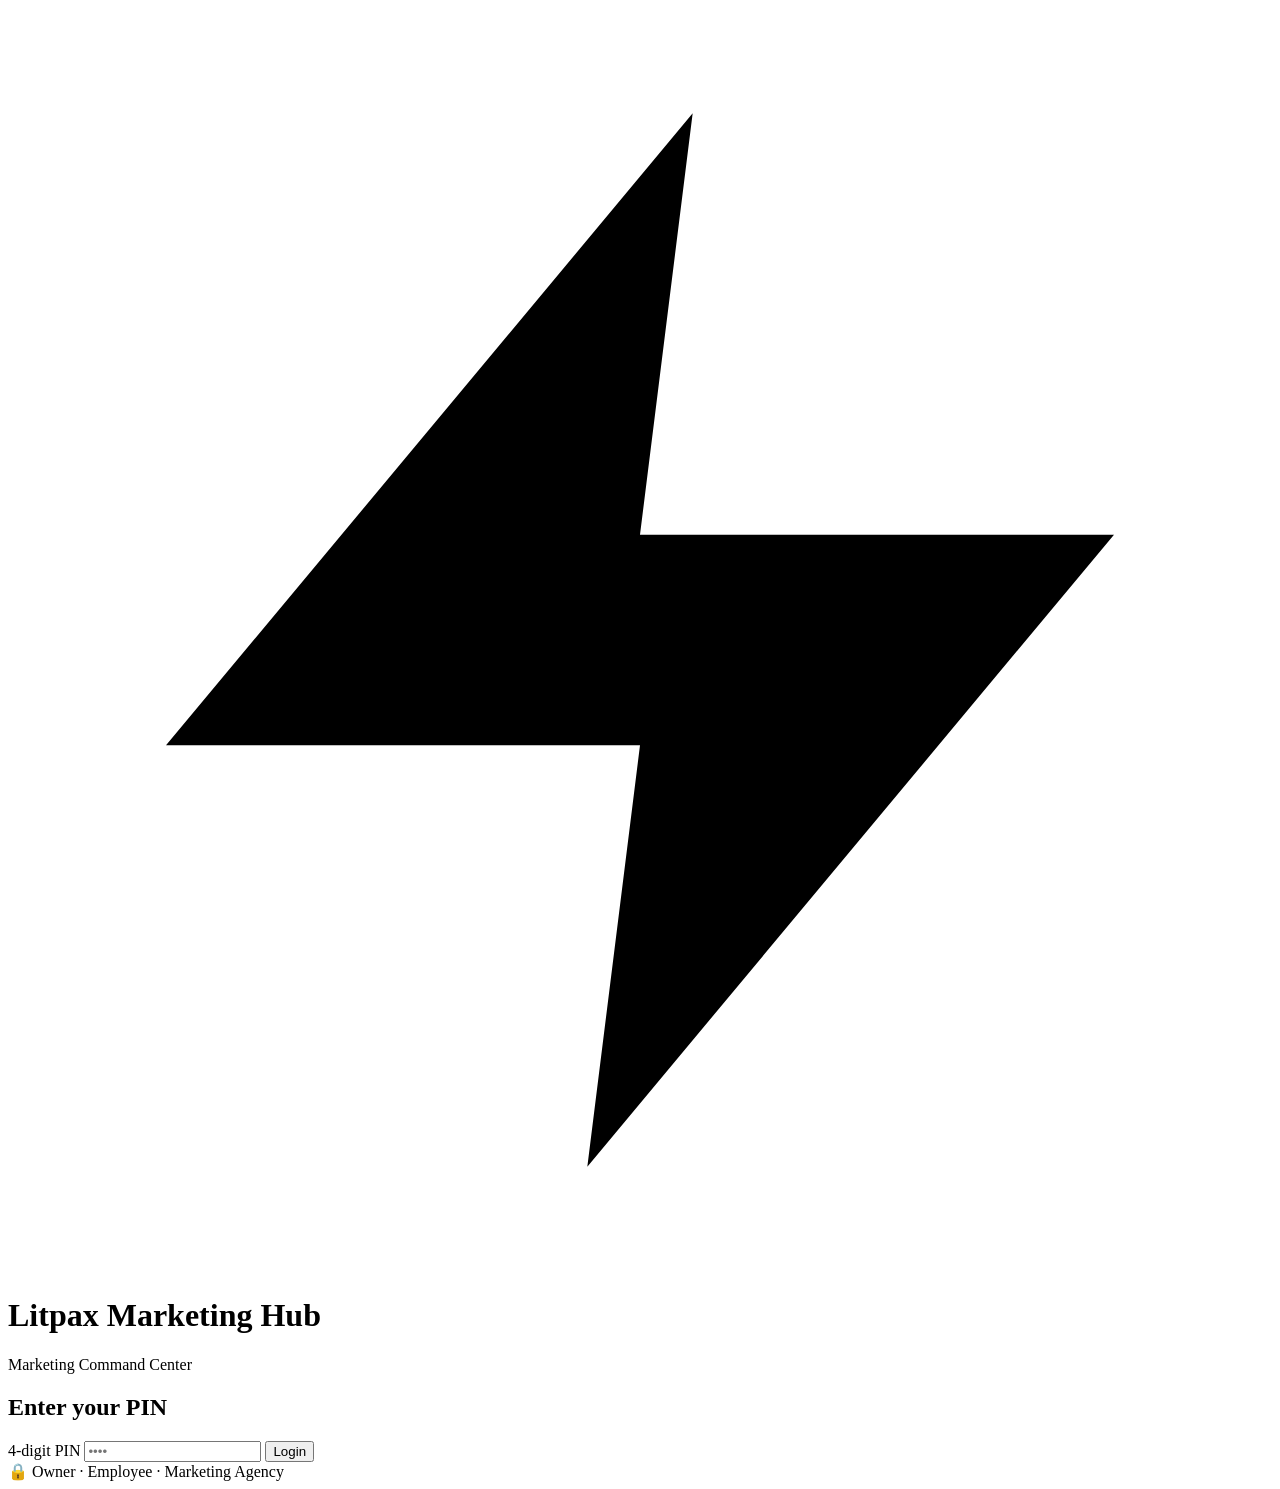
==== index.html @ fe14f959 "Update index.html" ====
<!DOCTYPE html>
<html lang="en">
<head>
<meta charset="UTF-8"/>
<meta name="viewport" content="width=device-width, initial-scale=1.0"/>
<title>Litpax Marketing Hub — Login</title>
<link rel="stylesheet" href="style.css"/>
</head>
<body class="login-page">
<div class="login-wrap">
  <div class="brand">
    <div class="brand-logo"><svg viewBox="0 0 24 24"><path d="M13 2L3 14h9l-1 8 10-12h-9l1-8z"/></svg></div>
    <h1>Litpax Marketing Hub</h1>
    <p>Marketing Command Center</p>
  </div>
  <div class="login-card">
    <h2>Enter your PIN</h2>
    <label for="pinInput">4-digit PIN</label>
    <input type="password" class="pin-input" id="pinInput" maxlength="4" placeholder="••••" inputmode="numeric" autocomplete="off"/>
    <button class="login-btn" id="loginBtn">Login</button>
    <div class="login-error" id="errMsg"></div>
    <div class="login-hint">🔒 Owner · Employee · Marketing Agency</div>
  </div>
</div>
<script src="config.js"></script>
<script src="app.js"></script>
<script src="login.js"></script>
</body>
</html>
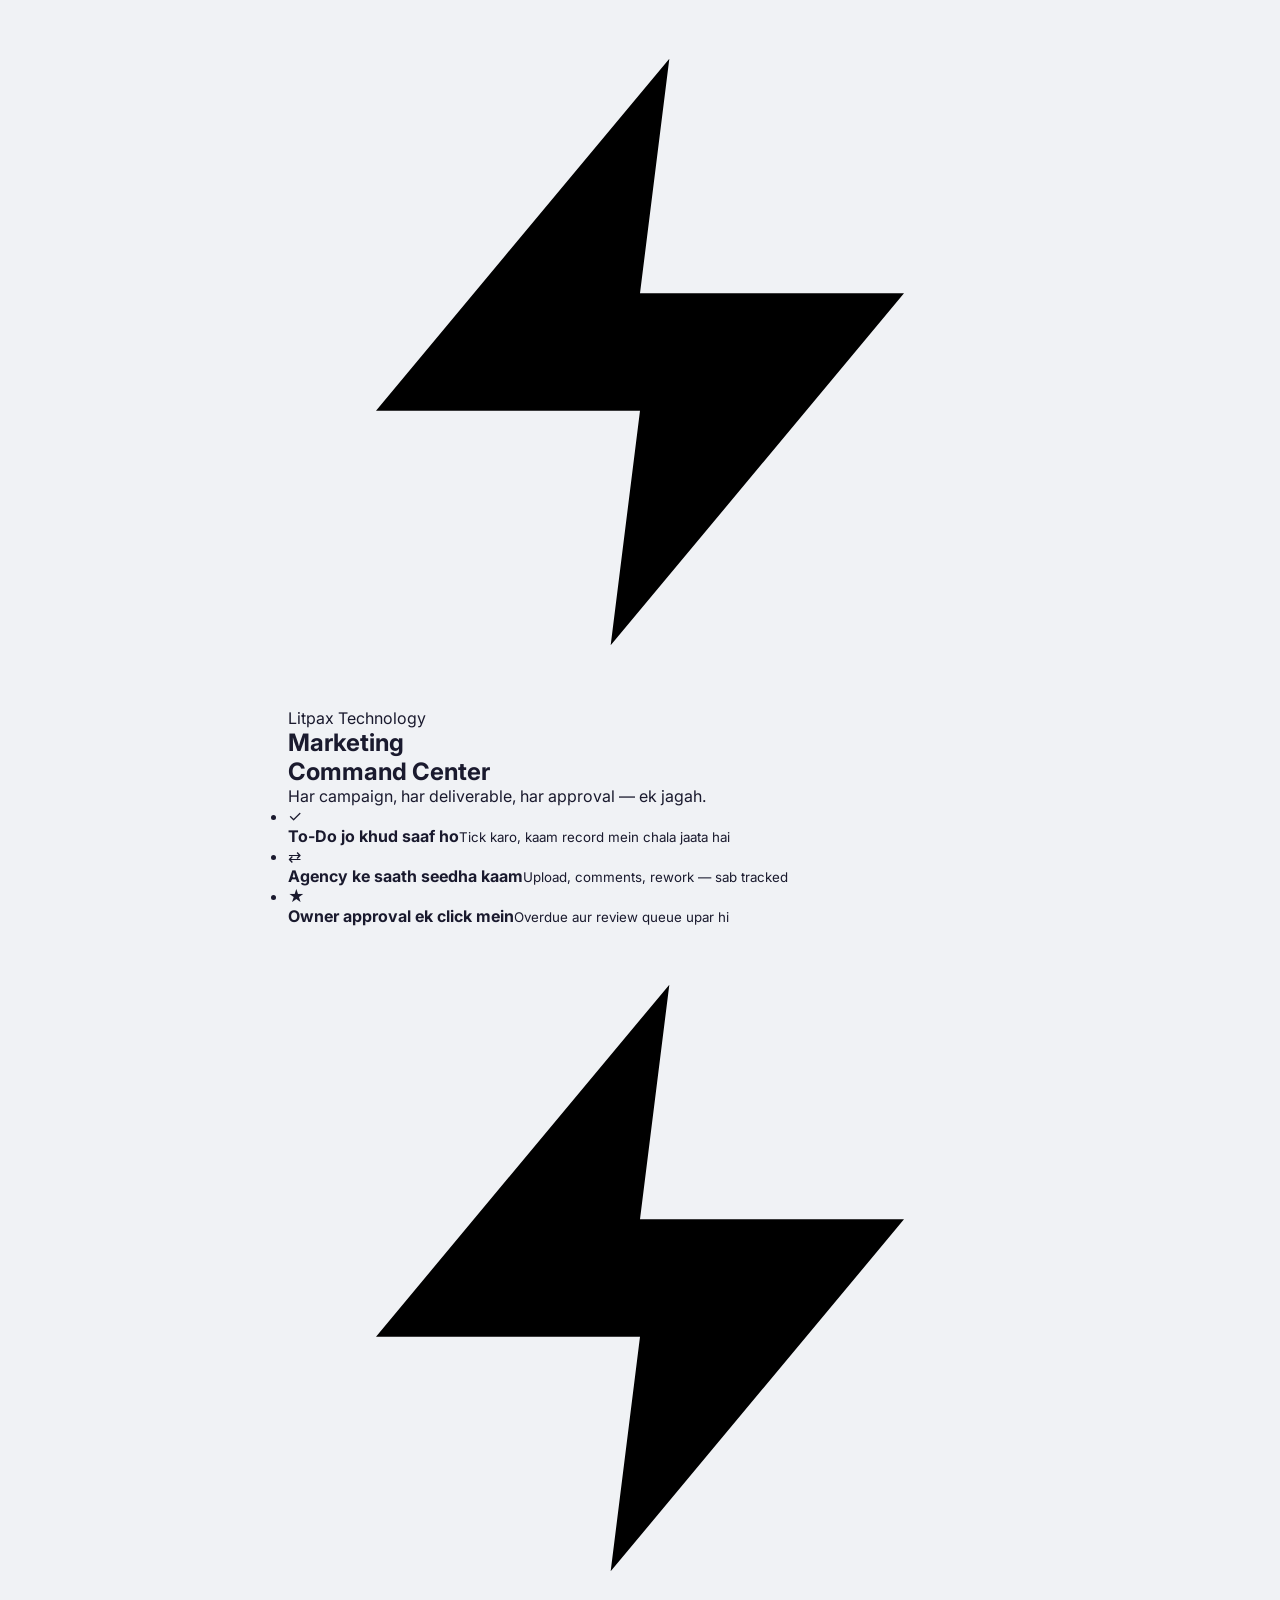
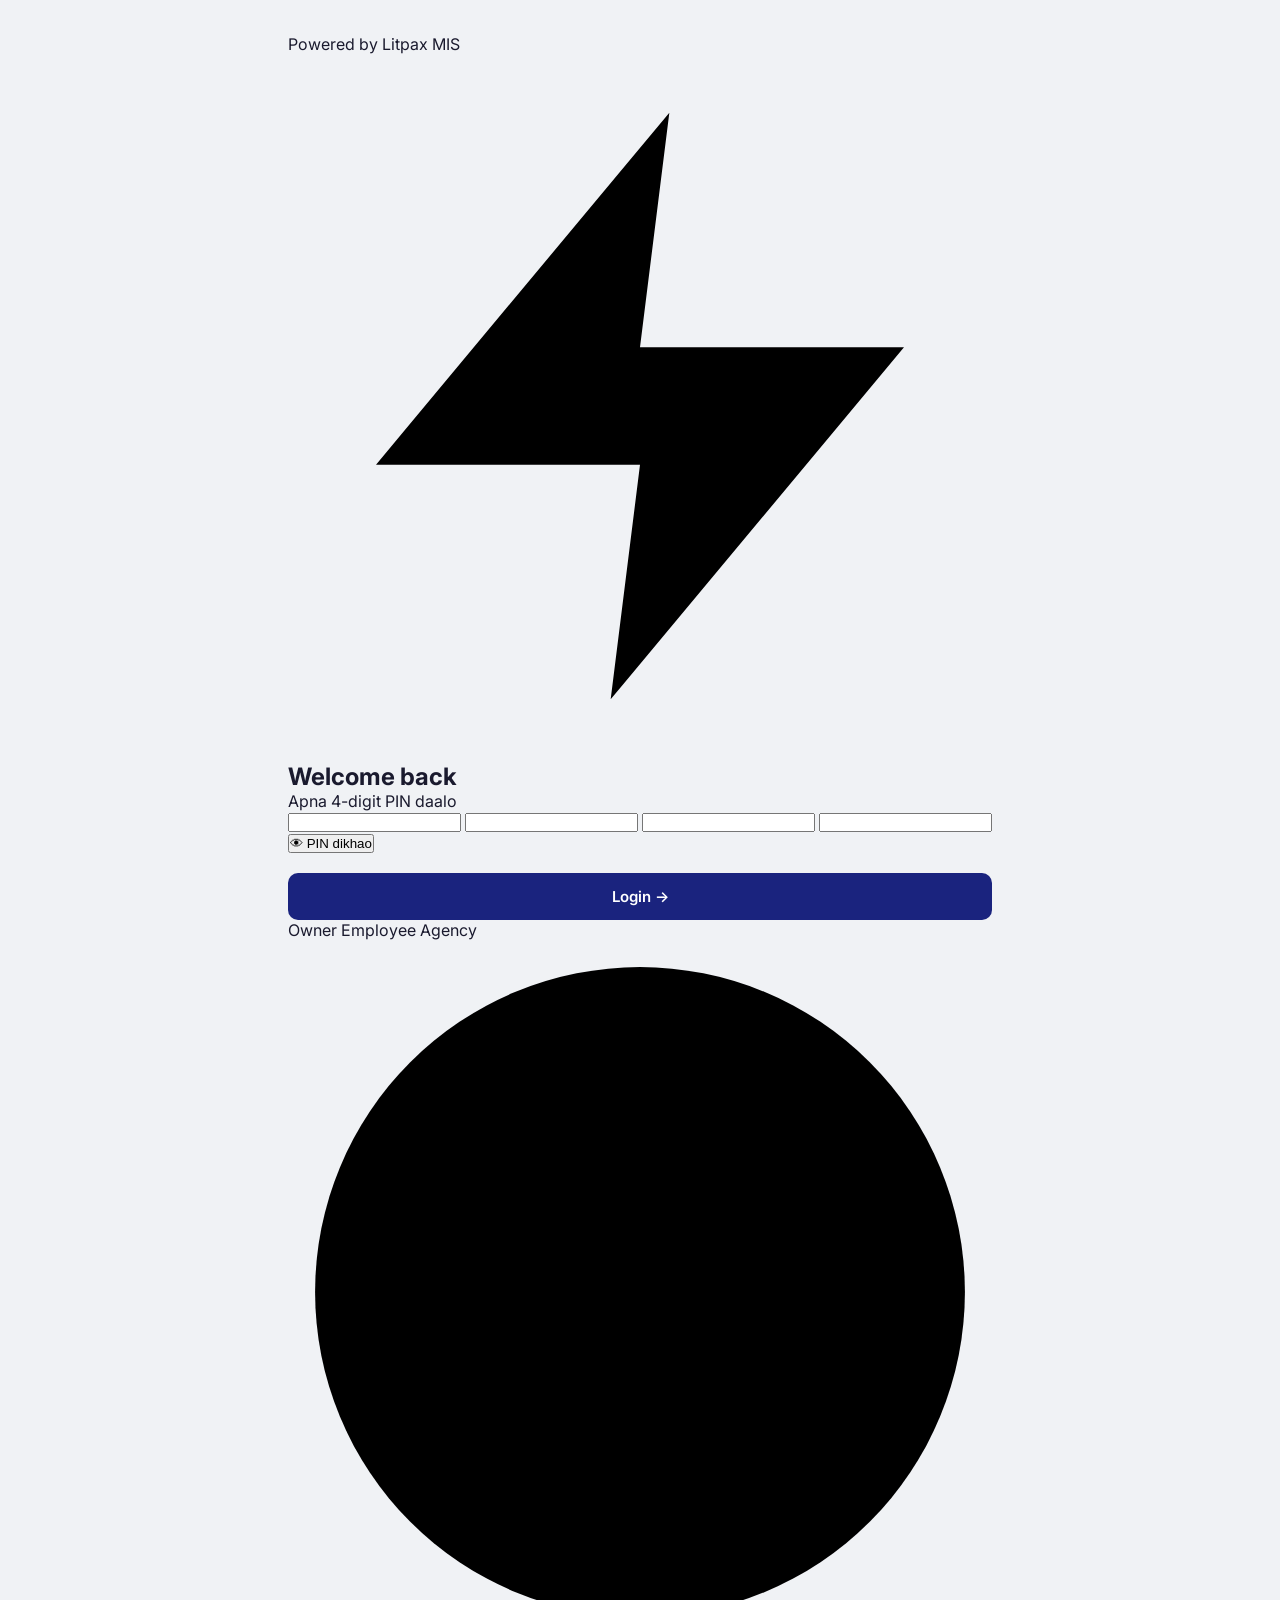
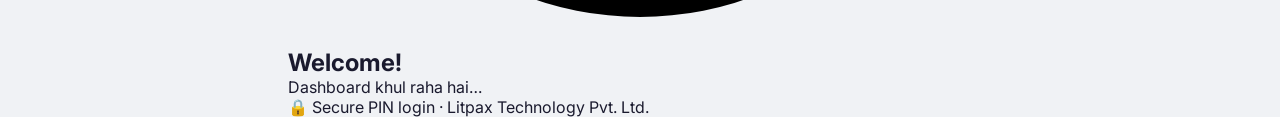
==== commit d93a5492: "Update index.html" ====
--- a/index.html
+++ b/index.html
@@ -3,25 +3,91 @@
 <head>
 <meta charset="UTF-8"/>
 <meta name="viewport" content="width=device-width, initial-scale=1.0"/>
+<meta name="theme-color" content="#0b0f2e"/>
 <title>Litpax Marketing Hub — Login</title>
+<link rel="preconnect" href="https://fonts.googleapis.com"/>
+<link rel="stylesheet" href="https://fonts.googleapis.com/css2?family=Plus+Jakarta+Sans:wght@500;600;700;800&display=swap"/>
 <link rel="stylesheet" href="style.css"/>
 </head>
 <body class="login-page">
-<div class="login-wrap">
-  <div class="brand">
-    <div class="brand-logo"><svg viewBox="0 0 24 24"><path d="M13 2L3 14h9l-1 8 10-12h-9l1-8z"/></svg></div>
-    <h1>Litpax Marketing Hub</h1>
-    <p>Marketing Command Center</p>
-  </div>
-  <div class="login-card">
-    <h2>Enter your PIN</h2>
-    <label for="pinInput">4-digit PIN</label>
-    <input type="password" class="pin-input" id="pinInput" maxlength="4" placeholder="••••" inputmode="numeric" autocomplete="off"/>
-    <button class="login-btn" id="loginBtn">Login</button>
-    <div class="login-error" id="errMsg"></div>
-    <div class="login-hint">🔒 Owner · Employee · Marketing Agency</div>
-  </div>
+
+<!-- Animated background -->
+<div class="lg-bg" aria-hidden="true">
+  <span class="orb orb-1"></span>
+  <span class="orb orb-2"></span>
+  <span class="orb orb-3"></span>
+  <div class="lg-grid"></div>
+  <div class="lg-sparks"></div>
 </div>
+
+<main class="lg-shell">
+
+  <!-- Brand side -->
+  <section class="lg-brand">
+    <div class="lg-logo anim" style="--d:0">
+      <svg viewBox="0 0 24 24" class="bolt"><path d="M13 2L3 14h9l-1 8 10-12h-9l1-8z"/></svg>
+    </div>
+    <p class="lg-eyebrow anim" style="--d:1">Litpax Technology</p>
+    <h1 class="lg-title anim" style="--d:2">Marketing<br/><span class="grad-text">Command Center</span></h1>
+    <p class="lg-sub anim" style="--d:3">Har campaign, har deliverable, har approval — ek jagah.</p>
+
+    <ul class="lg-features">
+      <li class="anim" style="--d:4"><span class="fi">✓</span><div><strong>To-Do jo khud saaf ho</strong><small>Tick karo, kaam record mein chala jaata hai</small></div></li>
+      <li class="anim" style="--d:5"><span class="fi">⇄</span><div><strong>Agency ke saath seedha kaam</strong><small>Upload, comments, rework — sab tracked</small></div></li>
+      <li class="anim" style="--d:6"><span class="fi">★</span><div><strong>Owner approval ek click mein</strong><small>Overdue aur review queue upar hi</small></div></li>
+    </ul>
+
+    <div class="lg-battery anim" style="--d:7" aria-hidden="true">
+      <div class="bat"><div class="bat-fill"></div><svg viewBox="0 0 24 24" class="bat-bolt"><path d="M13 2L3 14h9l-1 8 10-12h-9l1-8z"/></svg></div>
+      <span>Powered by Litpax MIS</span>
+    </div>
+  </section>
+
+  <!-- Login card -->
+  <section class="lg-card-wrap">
+    <div class="lg-card" id="lgCard">
+      <div class="lg-card-glow" aria-hidden="true"></div>
+
+      <div class="lg-state" id="stateForm">
+        <div class="lg-card-logo"><svg viewBox="0 0 24 24"><path d="M13 2L3 14h9l-1 8 10-12h-9l1-8z"/></svg></div>
+        <h2>Welcome back</h2>
+        <p class="lg-hint">Apna 4-digit PIN daalo</p>
+
+        <div class="pin-row" id="pinRow" role="group" aria-label="4-digit PIN">
+          <input class="pin-box" type="password" inputmode="numeric" maxlength="1" autocomplete="off" aria-label="PIN digit 1"/>
+          <input class="pin-box" type="password" inputmode="numeric" maxlength="1" autocomplete="off" aria-label="PIN digit 2"/>
+          <input class="pin-box" type="password" inputmode="numeric" maxlength="1" autocomplete="off" aria-label="PIN digit 3"/>
+          <input class="pin-box" type="password" inputmode="numeric" maxlength="1" autocomplete="off" aria-label="PIN digit 4"/>
+        </div>
+
+        <button class="pin-toggle" id="pinToggle" type="button">👁 PIN dikhao</button>
+
+        <button class="login-btn" id="loginBtn" type="button">
+          <span class="btn-label">Login</span>
+          <span class="btn-arrow">→</span>
+        </button>
+
+        <div class="login-error" id="errMsg" role="alert"></div>
+
+        <div class="role-chips">
+          <span class="chip" data-role="owner"><i style="--c:#7986cb"></i>Owner</span>
+          <span class="chip" data-role="employee"><i style="--c:#66bb6a"></i>Employee</span>
+          <span class="chip" data-role="agency"><i style="--c:#ba68c8"></i>Agency</span>
+        </div>
+      </div>
+
+      <div class="lg-state lg-success" id="stateSuccess" aria-live="polite">
+        <svg class="check" viewBox="0 0 52 52"><circle cx="26" cy="26" r="24"/><path d="M15 27l7 7 15-15"/></svg>
+        <h2 id="welcomeName">Welcome!</h2>
+        <p class="lg-hint" id="welcomeRole">Dashboard khul raha hai…</p>
+        <div class="lg-progress"><span></span></div>
+      </div>
+    </div>
+    <p class="lg-foot">🔒 Secure PIN login · Litpax Technology Pvt. Ltd.</p>
+  </section>
+
+</main>
+
 <script src="config.js"></script>
 <script src="app.js"></script>
 <script src="login.js"></script>
--- a/style.css
+++ b/style.css
@@ -0,0 +1,489 @@
+@import url('https://fonts.googleapis.com/css2?family=Inter:wght@300;400;500;600;700&display=swap');
+
+/* ── RESET ── */
+* { margin: 0; padding: 0; box-sizing: border-box; }
+body { font-family: 'Inter', sans-serif; background: #f0f2f5; color: #1a1a2e; }
+
+/* ── SIDEBAR ── */
+.sidebar {
+  position: fixed; top: 0; left: 0;
+  width: 220px; height: 100vh;
+  display: flex; flex-direction: column; z-index: 100;
+}
+.sidebar-brand {
+  padding: 20px 20px 16px;
+  border-bottom: 1px solid rgba(255,255,255,0.1);
+}
+.sidebar-brand h2 { color: white; font-size: 14px; font-weight: 700; }
+.sidebar-brand p  { color: rgba(255,255,255,0.5); font-size: 11px; margin-top: 2px; }
+
+.nav { flex: 1; padding: 12px 0; }
+.nav-item {
+  display: flex; align-items: center; gap: 10px;
+  padding: 10px 20px; color: rgba(255,255,255,0.7);
+  font-size: 13px; font-weight: 500; cursor: pointer;
+  transition: all 0.2s; border-left: 3px solid transparent;
+}
+.nav-item:hover { color: white; background: rgba(255,255,255,0.08); }
+.nav-item.active { color: white; background: rgba(255,255,255,0.12); }
+.nav-item .icon { font-size: 16px; }
+
+.sidebar-footer {
+  padding: 16px 20px;
+  border-top: 1px solid rgba(255,255,255,0.1);
+}
+.user-chip { display: flex; align-items: center; gap: 10px; }
+.user-avatar {
+  width: 32px; height: 32px; border-radius: 50%;
+  background: rgba(255,255,255,0.2);
+  display: flex; align-items: center; justify-content: center;
+  color: white; font-size: 13px; font-weight: 700;
+}
+.user-info p    { color: white; font-size: 12px; font-weight: 600; }
+.user-info span { color: rgba(255,255,255,0.5); font-size: 11px; }
+.logout-btn {
+  margin-top: 10px; width: 100%; padding: 8px;
+  background: rgba(255,255,255,0.1); border: none;
+  color: rgba(255,255,255,0.7); border-radius: 6px;
+  font-size: 12px; cursor: pointer; font-family: 'Inter', sans-serif;
+}
+.logout-btn:hover { background: rgba(255,255,255,0.2); color: white; }
+
+/* ── MAIN ── */
+.main { margin-left: 220px; padding: 24px; min-height: 100vh; }
+
+.page-header {
+  display: flex; align-items: center;
+  justify-content: space-between; margin-bottom: 24px;
+}
+.page-header h1 { font-size: 22px; font-weight: 700; color: #1a1a2e; }
+.page-header p  { font-size: 13px; color: #888; margin-top: 2px; }
+
+/* ── SECTIONS ── */
+.section { display: none; }
+.section.active { display: block; }
+
+/* ── STATS ── */
+.stats-grid {
+  display: grid;
+  grid-template-columns: repeat(4, 1fr);
+  gap: 16px; margin-bottom: 24px;
+}
+.stats-grid.col3 { grid-template-columns: repeat(3, 1fr); }
+
+.stat-card {
+  background: white; border-radius: 12px; padding: 20px;
+  box-shadow: 0 1px 8px rgba(0,0,0,0.06);
+}
+.stat-label {
+  font-size: 11px; font-weight: 600; color: #888;
+  text-transform: uppercase; letter-spacing: 0.5px;
+}
+.stat-value { font-size: 30px; font-weight: 700; margin: 6px 0 2px; }
+.stat-sub   { font-size: 12px; color: #aaa; }
+.stat-card.red   .stat-value { color: #c62828; }
+.stat-card.green .stat-value { color: #2e7d32; }
+.stat-card.amber .stat-value { color: #e65100; }
+
+/* ── TABLE ── */
+.table-card {
+  background: white; border-radius: 12px;
+  box-shadow: 0 1px 8px rgba(0,0,0,0.06); overflow: hidden;
+}
+.table-header {
+  padding: 16px 20px;
+  display: flex; align-items: center;
+  justify-content: space-between;
+  border-bottom: 1px solid #f0f0f0;
+}
+.table-header h3 { font-size: 14px; font-weight: 700; }
+
+.filter-bar { display: flex; gap: 8px; }
+.filter-btn {
+  padding: 5px 12px; border: 1.5px solid #e8e8e8;
+  border-radius: 20px; font-size: 11px; font-weight: 600;
+  cursor: pointer; background: white; color: #555;
+  font-family: 'Inter', sans-serif; transition: all 0.2s;
+}
+
+table { width: 100%; border-collapse: collapse; }
+th {
+  padding: 10px 16px; text-align: left;
+  font-size: 11px; font-weight: 600; color: #888;
+  text-transform: uppercase; letter-spacing: 0.5px;
+  background: #fafafa; border-bottom: 1px solid #f0f0f0;
+}
+td {
+  padding: 12px 16px; font-size: 13px; color: #333;
+  border-bottom: 1px solid #f7f7f7;
+}
+tr:hover td { background: #fafafa; }
+tr:last-child td { border-bottom: none; }
+
+/* ── BADGES ── */
+.badge {
+  display: inline-block; padding: 3px 10px;
+  border-radius: 20px; font-size: 11px; font-weight: 600;
+}
+.badge-created    { background: #e8eaf6; color: #3949ab; }
+.badge-assigned   { background: #e3f2fd; color: #1565c0; }
+.badge-inprogress { background: #fff3e0; color: #e65100; }
+.badge-review     { background: #f3e5f5; color: #6a1b9a; }
+.badge-approved   { background: #e8f5e9; color: #2e7d32; }
+.badge-rejected   { background: #ffebee; color: #c62828; }
+
+.priority-high   { color: #c62828; font-weight: 600; }
+.priority-medium { color: #e65100; font-weight: 600; }
+.priority-low    { color: #2e7d32; font-weight: 600; }
+
+/* ── ACTION BUTTONS ── */
+.action-btn {
+  padding: 4px 10px; border-radius: 6px; font-size: 11px;
+  font-weight: 600; cursor: pointer; border: none;
+  font-family: 'Inter', sans-serif; margin-right: 4px;
+}
+.btn-view     { background: #e8eaf6; color: #3949ab; }
+.btn-approve  { background: #e8f5e9; color: #2e7d32; }
+.btn-reject   { background: #ffebee; color: #c62828; }
+.btn-forward  { background: #e8f5e9; color: #2e7d32; }
+.btn-progress { background: #fff3e0; color: #e65100; }
+
+.btn-sm {
+  padding: 6px 12px; border-radius: 6px; font-size: 12px;
+  font-weight: 600; cursor: pointer; border: none;
+  font-family: 'Inter', sans-serif; transition: all 0.2s;
+}
+.btn-upload { background: #f3e5f5; color: #4a148c; }
+.btn-upload:hover { background: #e1bee7; }
+.btn-done   { background: #e8f5e9; color: #2e7d32; }
+.btn-done:hover { background: #c8e6c9; }
+
+/* ── PRIMARY BUTTON ── */
+.btn-primary {
+  padding: 11px 24px; color: white; border: none;
+  border-radius: 8px; font-size: 13px; font-weight: 600;
+  cursor: pointer; font-family: 'Inter', sans-serif;
+  transition: background 0.2s;
+}
+.btn-primary:disabled { background: #aaa !important; cursor: not-allowed; }
+
+/* ── FORM ── */
+.form-card {
+  background: white; border-radius: 12px; padding: 24px;
+  box-shadow: 0 1px 8px rgba(0,0,0,0.06); margin-bottom: 20px;
+}
+.form-card h3 { font-size: 15px; font-weight: 700; margin-bottom: 20px; }
+.form-grid { display: grid; grid-template-columns: 1fr 1fr; gap: 16px; }
+.form-group { display: flex; flex-direction: column; gap: 6px; }
+.form-group.full { grid-column: 1 / -1; }
+.form-group label {
+  font-size: 11px; font-weight: 600; color: #555;
+  text-transform: uppercase; letter-spacing: 0.5px;
+}
+.form-group input,
+.form-group select,
+.form-group textarea {
+  padding: 10px 12px; border: 1.5px solid #e8e8e8;
+  border-radius: 8px; font-size: 13px; outline: none;
+  font-family: 'Inter', sans-serif; transition: border-color 0.2s; color: #1a1a2e;
+}
+.form-group textarea { resize: vertical; min-height: 80px; }
+
+/* ── MODAL ── */
+.modal-overlay {
+  position: fixed; inset: 0; background: rgba(0,0,0,0.4);
+  display: none; align-items: center;
+  justify-content: center; z-index: 1000;
+}
+.modal-overlay.open { display: flex; }
+.modal {
+  background: white; border-radius: 16px;
+  width: 540px; max-width: 90vw; max-height: 85vh;
+  overflow-y: auto; padding: 28px;
+  box-shadow: 0 8px 40px rgba(0,0,0,0.15);
+}
+.modal-head {
+  display: flex; align-items: center;
+  justify-content: space-between; margin-bottom: 20px;
+}
+.modal-head h3 { font-size: 16px; font-weight: 700; }
+.modal-close {
+  width: 28px; height: 28px; background: #f0f0f0; border: none;
+  border-radius: 50%; cursor: pointer; font-size: 16px;
+  display: flex; align-items: center; justify-content: center;
+}
+.modal-actions { display: flex; gap: 8px; margin-top: 16px; }
+
+.detail-row { display: flex; gap: 12px; margin-bottom: 12px; }
+.detail-item { flex: 1; }
+.detail-item label {
+  font-size: 10px; font-weight: 600; color: #aaa;
+  text-transform: uppercase; display: block; margin-bottom: 3px;
+}
+.detail-item p { font-size: 13px; color: #333; font-weight: 500; }
+
+/* ── DELIVERABLES ── */
+.deliverables-list { margin-top: 16px; }
+.deliverables-list h4 {
+  font-size: 12px; font-weight: 700; color: #555;
+  text-transform: uppercase; margin-bottom: 10px;
+}
+.del-item {
+  padding: 10px 12px; background: #f8f9ff;
+  border-radius: 8px; margin-bottom: 8px; font-size: 13px;
+}
+.del-item a { text-decoration: none; font-weight: 500; }
+.del-item a:hover { text-decoration: underline; }
+.del-meta { font-size: 11px; color: #aaa; margin-top: 3px; }
+
+/* ── TASK CARDS (Agency) ── */
+.tasks-grid {
+  display: grid;
+  grid-template-columns: repeat(auto-fill, minmax(320px, 1fr));
+  gap: 16px;
+}
+.task-card {
+  background: white; border-radius: 12px; padding: 20px;
+  box-shadow: 0 1px 8px rgba(0,0,0,0.06);
+  border-left: 4px solid #e8e8e8; transition: box-shadow 0.2s;
+}
+.task-card:hover { box-shadow: 0 4px 20px rgba(0,0,0,0.1); }
+.task-card.priority-High   { border-left-color: #c62828; }
+.task-card.priority-Medium { border-left-color: #e65100; }
+.task-card.priority-Low    { border-left-color: #2e7d32; }
+.task-card-head {
+  display: flex; align-items: flex-start;
+  justify-content: space-between; margin-bottom: 10px;
+}
+.task-card-head h3 {
+  font-size: 14px; font-weight: 700; color: #1a1a2e;
+  flex: 1; margin-right: 8px;
+}
+.task-desc {
+  font-size: 12px; color: #888; margin-bottom: 12px;
+  display: -webkit-box; -webkit-line-clamp: 2;
+  -webkit-box-orient: vertical; overflow: hidden;
+}
+.task-meta { display: flex; gap: 16px; margin-bottom: 14px; }
+.task-meta-item { font-size: 11px; color: #aaa; }
+.task-meta-item strong { color: #555; }
+.task-actions { display: flex; gap: 8px; flex-wrap: wrap; }
+
+/* ── MISC ── */
+.empty-state { text-align: center; padding: 48px 20px; color: #aaa; }
+.empty-state p { font-size: 14px; margin-top: 8px; }
+
+.remarks-input {
+  width: 100%; padding: 10px 12px; border: 1.5px solid #e8e8e8;
+  border-radius: 8px; font-size: 13px; outline: none;
+  font-family: 'Inter', sans-serif; margin: 12px 0 8px;
+}
+.remarks-input:focus { border-color: #1a237e; }
+
+/* ── TOAST ── */
+.toast {
+  position: fixed; bottom: 24px; right: 24px;
+  color: white; padding: 12px 20px; border-radius: 10px;
+  font-size: 13px; font-weight: 500;
+  box-shadow: 0 4px 20px rgba(0,0,0,0.15);
+  transform: translateY(80px); opacity: 0;
+  transition: all 0.3s; z-index: 9999;
+}
+.toast.show { transform: translateY(0); opacity: 1; }
+
+/* ── SPINNER ── */
+.spinner {
+  display: inline-block; width: 14px; height: 14px;
+  border: 2px solid rgba(255,255,255,0.4);
+  border-top-color: white; border-radius: 50%;
+  animation: spin 0.7s linear infinite;
+  vertical-align: middle; margin-right: 6px;
+}
+@keyframes spin { to { transform: rotate(360deg); } }
+
+/* ═════════════ v2 ADDITIONS ═════════════ */
+
+/* ── ROLE THEMES (pehle har page ke inline <style> mein the) ── */
+body.theme-owner    { --theme: #1a237e; --theme-2: #283593; --theme-accent: #7986cb; }
+body.theme-employee { --theme: #1b5e20; --theme-2: #2e7d32; --theme-accent: #a5d6a7; }
+body.theme-agency   { --theme: #4a148c; --theme-2: #6a1b9a; --theme-accent: #ce93d8; }
+.sidebar { background: var(--theme, #1a237e); }
+.nav-item.active { border-left-color: var(--theme-accent, #7986cb); }
+.stat-value { color: var(--theme, #1a237e); }
+.btn-primary { background: var(--theme, #1a237e); }
+.btn-primary:hover { background: var(--theme-2, #283593); }
+.filter-btn.active { background: var(--theme, #1a237e); color: white; border-color: var(--theme, #1a237e); }
+.toast { background: var(--theme, #1a237e); }
+.form-group input:focus, .form-group select:focus, .form-group textarea:focus,
+.remarks-input:focus { border-color: var(--theme, #1a237e); }
+
+/* nav count bubble */
+.nav-count {
+  margin-left: auto; background: rgba(255,255,255,0.22); color: white;
+  font-size: 10px; font-weight: 700; padding: 1px 7px; border-radius: 10px;
+}
+.nav-count.alert { background: #ef5350; }
+
+/* ── TAGS / BADGES ── */
+.tag { padding: 2px 8px; border-radius: 4px; font-size: 11px; font-weight: 600; white-space: nowrap; }
+.tag-internal { background: #e3f2fd; color: #1565c0; }
+.tag-agency   { background: #f3e5f5; color: #6a1b9a; }
+.tag-rework   { background: #fff3e0; color: #e65100; margin-left: 4px; }
+.badge-cancelled { background: #eceff1; color: #607d8b; }
+.badge-pending   { background: #fff3e0; color: #e65100; }
+.badge-done      { background: #e8f5e9; color: #2e7d32; }
+
+.due-overdue { color: #c62828; font-weight: 700; }
+.due-today   { color: #e65100; font-weight: 700; }
+.muted { color: #aaa; font-size: 13px; }
+.small { font-size: 11px; }
+.pre-wrap { white-space: pre-wrap; font-size: 13px; margin-top: 4px; }
+
+/* ── TO-DO CHECKBOX ── */
+.td-check { width: 36px; padding-right: 0; }
+.chk {
+  width: 20px; height: 20px; cursor: pointer; accent-color: var(--theme, #1a237e);
+}
+tr.row-done td { opacity: 0.45; text-decoration: line-through; }
+tr.row-cancelled td { opacity: 0.55; }
+
+/* ── ALERT BOX (Overdue / Aaj due) ── */
+.alert-box {
+  background: #fff5f5; border: 1.5px solid #ffcdd2; border-radius: 12px;
+  padding: 14px 18px; margin-bottom: 20px;
+}
+.alert-box.today { background: #fffaf0; border-color: #ffe0b2; }
+.alert-box h4 { font-size: 13px; font-weight: 700; color: #c62828; margin-bottom: 8px; }
+.alert-box.today h4 { color: #e65100; }
+.alert-item {
+  display: flex; align-items: center; gap: 10px; padding: 6px 0;
+  font-size: 13px; border-top: 1px dashed #f3d3d3; cursor: pointer;
+}
+.alert-item:first-of-type { border-top: none; }
+.alert-item:hover strong { text-decoration: underline; }
+.alert-item .meta { margin-left: auto; font-size: 11px; color: #888; }
+
+/* ── REJECT BOX ── */
+.reject-box {
+  background: #ffebee; color: #b71c1c; border-radius: 8px;
+  padding: 10px 12px; font-size: 12px; margin: 4px 0 12px;
+}
+
+/* ── COMMENTS ── */
+.comments { margin-top: 18px; }
+.comments h4 { font-size: 12px; font-weight: 700; color: #555; text-transform: uppercase; margin-bottom: 10px; }
+#m-cmts { max-height: 220px; overflow-y: auto; }
+.cmt { background: #f7f7fb; border-radius: 8px; padding: 8px 12px; margin-bottom: 8px; }
+.cmt-owner    { border-left: 3px solid #1a237e; }
+.cmt-employee { border-left: 3px solid #1b5e20; }
+.cmt-agency   { border-left: 3px solid #4a148c; }
+.cmt-head { font-size: 12px; display: flex; align-items: center; gap: 6px; }
+.cmt-time { margin-left: auto; color: #aaa; font-size: 11px; }
+.comment-form { display: flex; gap: 8px; align-items: center; }
+.comment-form .remarks-input { margin: 0; }
+
+.modal-actions-wrap:empty { display: none; }
+.modal-actions-wrap {
+  margin-top: 18px; padding-top: 16px; border-top: 1px solid #f0f0f0;
+}
+.modal-sm { width: 420px; }
+.btn-ghost {
+  padding: 11px 20px; background: #f0f0f0; color: #555; border: none; border-radius: 8px;
+  font-size: 13px; font-weight: 600; cursor: pointer; font-family: 'Inter', sans-serif;
+}
+.btn-danger-text {
+  background: none; border: none; color: #c62828; font-size: 12px; font-weight: 600;
+  cursor: pointer; font-family: 'Inter', sans-serif; margin-top: 12px;
+}
+.input-error { border-color: #c62828 !important; }
+.action-row { display: flex; gap: 8px; align-items: center; flex-wrap: wrap; }
+.action-row select, .action-row .remarks-input { flex: 1; margin: 0; min-width: 160px; }
+.action-row select { padding: 10px 12px; border: 1.5px solid #e8e8e8; border-radius: 8px; font-family: 'Inter', sans-serif; }
+
+/* ── TOAST UNDO ── */
+.toast { display: flex; align-items: center; gap: 14px; }
+.toast-undo {
+  background: rgba(255,255,255,0.2); color: white; border: none; border-radius: 6px;
+  padding: 4px 10px; font-weight: 700; cursor: pointer; font-family: 'Inter', sans-serif;
+}
+
+/* ── TASK FOR TOGGLE (owner) ── */
+.task-for-toggle { display: flex; border: 1.5px solid #e8e8e8; border-radius: 8px; overflow: hidden; }
+.task-for-btn {
+  flex: 1; padding: 10px 12px; border: none; background: white; font-size: 13px;
+  font-weight: 500; cursor: pointer; font-family: 'Inter', sans-serif; color: #555;
+}
+.task-for-btn.active { background: var(--theme, #1a237e); color: white; font-weight: 600; }
+.task-for-btn:first-child { border-right: 1.5px solid #e8e8e8; }
+.agency-field { display: none; }
+.agency-field.show { display: flex; }
+
+/* ── REQUEST CARDS ── */
+.req-card {
+  background: white; border-radius: 12px; padding: 20px; box-shadow: 0 1px 8px rgba(0,0,0,0.06);
+  border-left: 4px solid #a5d6a7; margin-bottom: 12px;
+}
+.req-card.status-pending  { border-left-color: #e65100; }
+.req-card.status-done     { border-left-color: #2e7d32; }
+.req-card.status-rejected { border-left-color: #c62828; }
+.req-card-head { display: flex; align-items: flex-start; justify-content: space-between; margin-bottom: 8px; }
+.req-card-head h3 { font-size: 14px; font-weight: 700; color: #1a1a2e; }
+.req-meta { display: flex; gap: 16px; margin: 8px 0 12px; flex-wrap: wrap; }
+.req-meta-item { font-size: 11px; color: #aaa; }
+.req-meta-item strong { color: #555; }
+
+/* agency card extras */
+.task-card .reject-box { margin: 0 0 12px; }
+.upload-or { text-align: center; font-size: 11px; color: #aaa; margin: 6px 0; }
+.stats-grid.col5 { grid-template-columns: repeat(5, 1fr); }
+
+/* ── LOGIN ── */
+body.login-page { display: flex; align-items: center; justify-content: center; min-height: 100vh; }
+.login-wrap { width: 100%; max-width: 420px; padding: 24px; }
+.brand { text-align: center; margin-bottom: 32px; }
+.brand-logo {
+  width: 56px; height: 56px; background: #1a237e; border-radius: 14px;
+  display: inline-flex; align-items: center; justify-content: center; margin-bottom: 16px;
+}
+.brand-logo svg { width: 30px; height: 30px; fill: white; }
+.brand h1 { font-size: 22px; font-weight: 700; color: #1a237e; }
+.brand p  { font-size: 13px; color: #888; margin-top: 4px; }
+.login-card { background: white; border-radius: 16px; padding: 32px; box-shadow: 0 2px 20px rgba(0,0,0,0.08); }
+.login-card h2 { font-size: 18px; font-weight: 600; margin-bottom: 20px; }
+.login-card label {
+  display: block; font-size: 12px; font-weight: 600; color: #555;
+  text-transform: uppercase; letter-spacing: 0.5px; margin-bottom: 8px;
+}
+.pin-input {
+  width: 100%; padding: 14px 16px; font-size: 22px; font-weight: 600; letter-spacing: 8px;
+  text-align: center; border: 2px solid #e8e8e8; border-radius: 10px; outline: none;
+  color: #1a237e; font-family: 'Inter', sans-serif;
+}
+.pin-input:focus { border-color: #1a237e; }
+.login-btn {
+  width: 100%; padding: 14px; background: #1a237e; color: white; border: none; border-radius: 10px;
+  font-size: 15px; font-weight: 600; cursor: pointer; margin-top: 20px; font-family: 'Inter', sans-serif;
+}
+.login-btn:disabled { background: #aaa; cursor: not-allowed; }
+.login-error {
+  margin-top: 14px; padding: 10px 14px; background: #fff3f3; border: 1px solid #ffcdd2;
+  border-radius: 8px; color: #c62828; font-size: 13px; text-align: center; display: none;
+}
+.login-hint { margin-top: 20px; padding: 12px; background: #f5f7ff; border-radius: 8px; font-size: 12px; color: #555; text-align: center; }
+
+/* ── MOBILE ── */
+@media (max-width: 760px) {
+  .sidebar { position: static; width: 100%; height: auto; }
+  .nav { display: flex; overflow-x: auto; padding: 0; }
+  .nav-item { white-space: nowrap; border-left: none; border-bottom: 3px solid transparent; }
+  .nav-item.active { border-bottom-color: var(--theme-accent); }
+  .sidebar-footer { display: flex; align-items: center; justify-content: space-between; }
+  .logout-btn { width: auto; margin-top: 0; }
+  .main { margin-left: 0; padding: 16px; }
+  .stats-grid, .stats-grid.col3, .stats-grid.col5 { grid-template-columns: repeat(2, 1fr); }
+  .form-grid { grid-template-columns: 1fr; }
+  .table-card { overflow-x: auto; }
+  .table-header { flex-direction: column; align-items: flex-start; gap: 10px; }
+  .filter-bar { flex-wrap: wrap; }
+  .page-header { flex-wrap: wrap; gap: 10px; }
+}
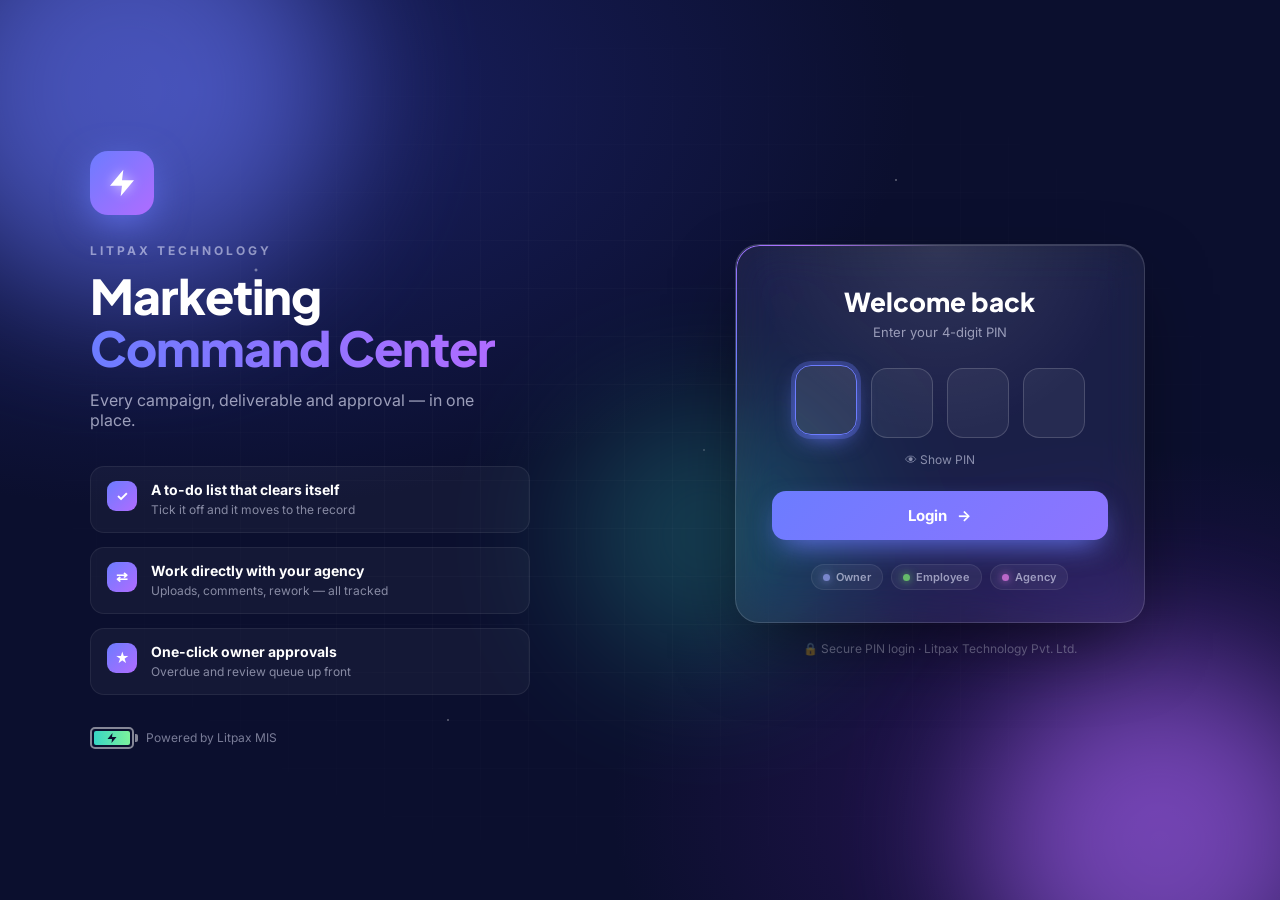
==== commit 5a5ded08: "Update index.html" ====
--- a/index.html
+++ b/index.html
@@ -29,12 +29,12 @@
     </div>
     <p class="lg-eyebrow anim" style="--d:1">Litpax Technology</p>
     <h1 class="lg-title anim" style="--d:2">Marketing<br/><span class="grad-text">Command Center</span></h1>
-    <p class="lg-sub anim" style="--d:3">Har campaign, har deliverable, har approval — ek jagah.</p>
+    <p class="lg-sub anim" style="--d:3">Every campaign, deliverable and approval — in one place.</p>
 
     <ul class="lg-features">
-      <li class="anim" style="--d:4"><span class="fi">✓</span><div><strong>To-Do jo khud saaf ho</strong><small>Tick karo, kaam record mein chala jaata hai</small></div></li>
-      <li class="anim" style="--d:5"><span class="fi">⇄</span><div><strong>Agency ke saath seedha kaam</strong><small>Upload, comments, rework — sab tracked</small></div></li>
-      <li class="anim" style="--d:6"><span class="fi">★</span><div><strong>Owner approval ek click mein</strong><small>Overdue aur review queue upar hi</small></div></li>
+      <li class="anim" style="--d:4"><span class="fi">✓</span><div><strong>A to-do list that clears itself</strong><small>Tick it off and it moves to the record</small></div></li>
+      <li class="anim" style="--d:5"><span class="fi">⇄</span><div><strong>Work directly with your agency</strong><small>Uploads, comments, rework — all tracked</small></div></li>
+      <li class="anim" style="--d:6"><span class="fi">★</span><div><strong>One-click owner approvals</strong><small>Overdue and review queue up front</small></div></li>
     </ul>
 
     <div class="lg-battery anim" style="--d:7" aria-hidden="true">
@@ -51,7 +51,7 @@
       <div class="lg-state" id="stateForm">
         <div class="lg-card-logo"><svg viewBox="0 0 24 24"><path d="M13 2L3 14h9l-1 8 10-12h-9l1-8z"/></svg></div>
         <h2>Welcome back</h2>
-        <p class="lg-hint">Apna 4-digit PIN daalo</p>
+        <p class="lg-hint">Enter your 4-digit PIN</p>
 
         <div class="pin-row" id="pinRow" role="group" aria-label="4-digit PIN">
           <input class="pin-box" type="password" inputmode="numeric" maxlength="1" autocomplete="off" aria-label="PIN digit 1"/>
@@ -60,7 +60,7 @@
           <input class="pin-box" type="password" inputmode="numeric" maxlength="1" autocomplete="off" aria-label="PIN digit 4"/>
         </div>
 
-        <button class="pin-toggle" id="pinToggle" type="button">👁 PIN dikhao</button>
+        <button class="pin-toggle" id="pinToggle" type="button">👁 Show PIN</button>
 
         <button class="login-btn" id="loginBtn" type="button">
           <span class="btn-label">Login</span>
@@ -79,7 +79,7 @@
       <div class="lg-state lg-success" id="stateSuccess" aria-live="polite">
         <svg class="check" viewBox="0 0 52 52"><circle cx="26" cy="26" r="24"/><path d="M15 27l7 7 15-15"/></svg>
         <h2 id="welcomeName">Welcome!</h2>
-        <p class="lg-hint" id="welcomeRole">Dashboard khul raha hai…</p>
+        <p class="lg-hint" id="welcomeRole">Opening your dashboard…</p>
         <div class="lg-progress"><span></span></div>
       </div>
     </div>
--- a/style.css
+++ b/style.css
@@ -437,39 +437,210 @@
 .upload-or { text-align: center; font-size: 11px; color: #aaa; margin: 6px 0; }
 .stats-grid.col5 { grid-template-columns: repeat(5, 1fr); }
 
-/* ── LOGIN ── */
-body.login-page { display: flex; align-items: center; justify-content: center; min-height: 100vh; }
-.login-wrap { width: 100%; max-width: 420px; padding: 24px; }
-.brand { text-align: center; margin-bottom: 32px; }
-.brand-logo {
-  width: 56px; height: 56px; background: #1a237e; border-radius: 14px;
-  display: inline-flex; align-items: center; justify-content: center; margin-bottom: 16px;
-}
-.brand-logo svg { width: 30px; height: 30px; fill: white; }
-.brand h1 { font-size: 22px; font-weight: 700; color: #1a237e; }
-.brand p  { font-size: 13px; color: #888; margin-top: 4px; }
-.login-card { background: white; border-radius: 16px; padding: 32px; box-shadow: 0 2px 20px rgba(0,0,0,0.08); }
-.login-card h2 { font-size: 18px; font-weight: 600; margin-bottom: 20px; }
-.login-card label {
-  display: block; font-size: 12px; font-weight: 600; color: #555;
-  text-transform: uppercase; letter-spacing: 0.5px; margin-bottom: 8px;
-}
-.pin-input {
-  width: 100%; padding: 14px 16px; font-size: 22px; font-weight: 600; letter-spacing: 8px;
-  text-align: center; border: 2px solid #e8e8e8; border-radius: 10px; outline: none;
-  color: #1a237e; font-family: 'Inter', sans-serif;
-}
-.pin-input:focus { border-color: #1a237e; }
-.login-btn {
-  width: 100%; padding: 14px; background: #1a237e; color: white; border: none; border-radius: 10px;
-  font-size: 15px; font-weight: 600; cursor: pointer; margin-top: 20px; font-family: 'Inter', sans-serif;
-}
-.login-btn:disabled { background: #aaa; cursor: not-allowed; }
-.login-error {
-  margin-top: 14px; padding: 10px 14px; background: #fff3f3; border: 1px solid #ffcdd2;
-  border-radius: 8px; color: #c62828; font-size: 13px; text-align: center; display: none;
-}
-.login-hint { margin-top: 20px; padding: 12px; background: #f5f7ff; border-radius: 8px; font-size: 12px; color: #555; text-align: center; }
+/* ── LOGIN (premium, animated) ── */
+body.login-page {
+  --lg-a: #6c7cff; --lg-b: #b06cff; --lg-c: #38d6c4;
+  min-height: 100vh; margin: 0; overflow-x: hidden;
+  background: #0b0f2e; color: #e8eaff;
+  font-family: 'Inter', sans-serif;
+}
+body.login-page.theme-owner    { --lg-a: #7986cb; }
+body.login-page.theme-employee { --lg-a: #66bb6a; --lg-b: #26a69a; }
+body.login-page.theme-agency   { --lg-a: #ba68c8; --lg-b: #7e57c2; }
+
+/* background */
+.lg-bg { position: fixed; inset: 0; overflow: hidden; z-index: 0;
+  background: radial-gradient(1200px 700px at 15% 10%, #1b2268 0%, transparent 60%),
+              radial-gradient(900px 600px at 90% 90%, #2a1458 0%, transparent 60%), #0b0f2e; }
+.orb { position: absolute; border-radius: 50%; filter: blur(70px); opacity: .55; animation: orbFloat 18s ease-in-out infinite; }
+.orb-1 { width: 420px; height: 420px; background: var(--lg-a); top: -120px; left: -80px; }
+.orb-2 { width: 360px; height: 360px; background: var(--lg-b); bottom: -120px; right: -60px; animation-delay: -6s; animation-duration: 22s; }
+.orb-3 { width: 260px; height: 260px; background: var(--lg-c); top: 45%; left: 45%; opacity: .25; animation-delay: -11s; animation-duration: 26s; }
+@keyframes orbFloat {
+  0%, 100% { transform: translate(0, 0) scale(1); }
+  33%      { transform: translate(60px, 40px) scale(1.1); }
+  66%      { transform: translate(-40px, 60px) scale(.95); }
+}
+.lg-grid { position: absolute; inset: 0; opacity: .5;
+  background-image: linear-gradient(rgba(255,255,255,.04) 1px, transparent 1px),
+                    linear-gradient(90deg, rgba(255,255,255,.04) 1px, transparent 1px);
+  background-size: 48px 48px;
+  mask-image: radial-gradient(ellipse at center, #000 30%, transparent 75%);
+  -webkit-mask-image: radial-gradient(ellipse at center, #000 30%, transparent 75%);
+  animation: gridMove 30s linear infinite; }
+@keyframes gridMove { to { background-position: 48px 48px, 48px 48px; } }
+.lg-sparks { position: absolute; inset: 0;
+  background-image: radial-gradient(2px 2px at 20% 30%, rgba(255,255,255,.6), transparent),
+                    radial-gradient(1.5px 1.5px at 70% 20%, rgba(255,255,255,.5), transparent),
+                    radial-gradient(2px 2px at 85% 60%, rgba(255,255,255,.4), transparent),
+                    radial-gradient(1.5px 1.5px at 35% 80%, rgba(255,255,255,.5), transparent),
+                    radial-gradient(1px 1px at 55% 50%, rgba(255,255,255,.6), transparent);
+  animation: twinkle 6s ease-in-out infinite alternate; }
+@keyframes twinkle { from { opacity: .3; } to { opacity: 1; } }
+
+/* layout */
+.lg-shell { position: relative; z-index: 1; min-height: 100vh; display: grid;
+  grid-template-columns: 1.1fr 1fr; align-items: center; gap: 48px;
+  max-width: 1180px; margin: 0 auto; padding: 48px 40px; }
+
+/* stagger entrance */
+.anim { opacity: 0; transform: translateY(18px); animation: fadeUp .7s cubic-bezier(.2,.8,.2,1) forwards;
+  animation-delay: calc(var(--d, 0) * 90ms + 150ms); }
+@keyframes fadeUp { to { opacity: 1; transform: none; } }
+
+/* brand side */
+.lg-logo { width: 64px; height: 64px; border-radius: 18px; display: grid; place-items: center;
+  background: linear-gradient(135deg, var(--lg-a), var(--lg-b));
+  box-shadow: 0 10px 40px -8px var(--lg-a); position: relative; margin-bottom: 28px; }
+.lg-logo::after { content: ''; position: absolute; inset: -6px; border-radius: 22px;
+  border: 2px solid var(--lg-a); opacity: 0; animation: ring 2.6s ease-out infinite 1s; }
+@keyframes ring { 0% { opacity: .7; transform: scale(.9); } 100% { opacity: 0; transform: scale(1.25); } }
+.lg-logo .bolt { width: 32px; height: 32px; fill: #fff; filter: drop-shadow(0 0 6px rgba(255,255,255,.6));
+  animation: boltFlash 4s ease-in-out infinite 1.2s; }
+@keyframes boltFlash { 0%, 90%, 100% { opacity: 1; } 93% { opacity: .35; } 96% { opacity: 1; } }
+
+.lg-eyebrow { font-size: 12px; font-weight: 700; letter-spacing: 3px; text-transform: uppercase;
+  color: rgba(232,234,255,.55); margin-bottom: 12px; }
+.lg-title { font-family: 'Plus Jakarta Sans', 'Inter', sans-serif; font-size: 48px; line-height: 1.08;
+  font-weight: 800; letter-spacing: -1px; color: #fff; }
+.grad-text { background: linear-gradient(90deg, var(--lg-a), var(--lg-b), var(--lg-c), var(--lg-a));
+  background-size: 300% 100%; -webkit-background-clip: text; background-clip: text; color: transparent;
+  animation: gradShift 8s linear infinite; }
+@keyframes gradShift { to { background-position: 300% 0; } }
+.lg-sub { margin-top: 16px; font-size: 16px; color: rgba(232,234,255,.65); max-width: 420px; }
+
+.lg-features { list-style: none; margin: 36px 0 0; padding: 0; display: grid; gap: 14px; max-width: 440px; }
+.lg-features li { display: flex; gap: 14px; align-items: flex-start; padding: 14px 16px; border-radius: 14px;
+  background: rgba(255,255,255,.04); border: 1px solid rgba(255,255,255,.07);
+  transition: transform .25s, background .25s, border-color .25s; }
+.lg-features li:hover { transform: translateX(6px); background: rgba(255,255,255,.07); border-color: rgba(255,255,255,.14); }
+.lg-features .fi { flex: none; width: 30px; height: 30px; border-radius: 9px; display: grid; place-items: center;
+  font-size: 14px; font-weight: 700; color: #fff; background: linear-gradient(135deg, var(--lg-a), var(--lg-b)); }
+.lg-features strong { display: block; font-size: 14px; color: #fff; }
+.lg-features small { font-size: 12px; color: rgba(232,234,255,.55); }
+
+.lg-battery { display: flex; align-items: center; gap: 12px; margin-top: 32px; font-size: 12px; color: rgba(232,234,255,.5); }
+.bat { position: relative; width: 44px; height: 22px; border: 2px solid rgba(255,255,255,.5); border-radius: 5px; padding: 2px; }
+.bat::after { content: ''; position: absolute; right: -6px; top: 5px; width: 3px; height: 8px; border-radius: 0 2px 2px 0; background: rgba(255,255,255,.5); }
+.bat-fill { height: 100%; border-radius: 2px; background: linear-gradient(90deg, var(--lg-c), #7cf29c);
+  animation: charge 3s ease-in-out infinite; }
+@keyframes charge { 0% { width: 10%; } 80%, 100% { width: 100%; } }
+.bat-bolt { position: absolute; inset: 0; margin: auto; width: 12px; height: 12px; fill: #0b0f2e; }
+
+/* card */
+.lg-card-wrap { display: flex; flex-direction: column; align-items: center; perspective: 1200px; }
+.lg-card { --rx: 0deg; --ry: 0deg; --mx: 50%; --my: 0%;
+  position: relative; width: 100%; max-width: 410px; padding: 40px 36px 32px; border-radius: 24px;
+  background: rgba(255,255,255,.07); border: 1px solid rgba(255,255,255,.14);
+  backdrop-filter: blur(22px) saturate(140%); -webkit-backdrop-filter: blur(22px) saturate(140%);
+  box-shadow: 0 30px 80px -20px rgba(0,0,0,.6), inset 0 1px 0 rgba(255,255,255,.12);
+  transform: rotateX(var(--rx)) rotateY(var(--ry)); transition: transform .2s ease-out;
+  opacity: 0; animation: cardIn .9s cubic-bezier(.2,.8,.2,1) .35s forwards; overflow: hidden; }
+@keyframes cardIn { from { opacity: 0; transform: translateY(30px) scale(.96); } to { opacity: 1; transform: none; } }
+.lg-card-glow { position: absolute; inset: 0; pointer-events: none; border-radius: inherit;
+  background: radial-gradient(420px circle at var(--mx) var(--my), rgba(255,255,255,.10), transparent 45%); }
+.lg-card::before { content: ''; position: absolute; inset: 0; border-radius: inherit; padding: 1px; pointer-events: none;
+  background: conic-gradient(from var(--ang, 0deg), transparent 0 70%, var(--lg-a), var(--lg-b), transparent);
+  -webkit-mask: linear-gradient(#000 0 0) content-box, linear-gradient(#000 0 0);
+  -webkit-mask-composite: xor; mask-composite: exclude; animation: spinBorder 6s linear infinite; }
+@property --ang { syntax: '<angle>'; initial-value: 0deg; inherits: false; }
+@keyframes spinBorder { to { --ang: 360deg; } }
+
+.lg-card-logo { display: none; }
+.lg-card h2 { font-family: 'Plus Jakarta Sans', 'Inter', sans-serif; font-size: 26px; font-weight: 800; color: #fff; text-align: center; }
+.lg-hint { text-align: center; font-size: 13px; color: rgba(232,234,255,.6); margin-top: 6px; }
+
+/* PIN boxes */
+.pin-row { display: flex; justify-content: center; gap: 14px; margin: 28px 0 10px; }
+.pin-box { width: 62px; height: 70px; border-radius: 16px; text-align: center;
+  font-size: 28px; font-weight: 700; color: #fff; caret-color: var(--lg-a);
+  background: rgba(255,255,255,.06); border: 1.5px solid rgba(255,255,255,.16); outline: none;
+  font-family: 'Plus Jakarta Sans', 'Inter', sans-serif;
+  transition: border-color .2s, box-shadow .2s, transform .2s, background .2s; }
+.pin-box:focus { border-color: var(--lg-a); background: rgba(255,255,255,.1);
+  box-shadow: 0 0 0 4px color-mix(in srgb, var(--lg-a) 30%, transparent), 0 8px 24px -8px var(--lg-a);
+  transform: translateY(-3px); }
+.pin-box.filled { animation: pop .25s ease; border-color: color-mix(in srgb, var(--lg-a) 70%, white); }
+@keyframes pop { 50% { transform: scale(1.12); } }
+.pin-box:disabled { opacity: .7; }
+.pin-row.error .pin-box { border-color: #ff6b81; background: rgba(255,107,129,.1); }
+.pin-row.ok .pin-box { border-color: #4ade80; background: rgba(74,222,128,.14);
+  box-shadow: 0 0 18px -4px #4ade80; transition-delay: calc(var(--i, 0) * 60ms); }
+.pin-row.ok .pin-box:nth-child(2) { --i: 1; } .pin-row.ok .pin-box:nth-child(3) { --i: 2; } .pin-row.ok .pin-box:nth-child(4) { --i: 3; }
+
+.pin-toggle { display: block; margin: 0 auto; background: none; border: none; color: rgba(232,234,255,.55);
+  font-size: 12px; cursor: pointer; font-family: inherit; padding: 4px 8px; border-radius: 6px; transition: color .2s; }
+.pin-toggle:hover { color: #fff; }
+
+/* button */
+.login-btn { position: relative; overflow: hidden; width: 100%; margin-top: 20px; padding: 15px; border: none; border-radius: 14px;
+  display: flex; align-items: center; justify-content: center; gap: 10px;
+  font-size: 15px; font-weight: 700; color: #fff; cursor: pointer; font-family: inherit;
+  background: linear-gradient(135deg, var(--lg-a), var(--lg-b)); background-size: 200% 200%;
+  box-shadow: 0 12px 30px -10px var(--lg-a); transition: transform .2s, box-shadow .2s, background-position .4s; }
+.login-btn:hover { transform: translateY(-2px); background-position: 100% 0; box-shadow: 0 18px 40px -12px var(--lg-a); }
+.login-btn:active { transform: translateY(0) scale(.98); }
+.login-btn .btn-arrow { transition: transform .25s; }
+.login-btn:hover .btn-arrow { transform: translateX(5px); }
+.login-btn::after { content: ''; position: absolute; top: 0; left: -60%; width: 40%; height: 100%;
+  background: linear-gradient(100deg, transparent, rgba(255,255,255,.35), transparent); transform: skewX(-20deg); }
+.login-btn:hover::after, .login-btn.loading::after { animation: shimmer 1.1s ease infinite; }
+@keyframes shimmer { to { left: 130%; } }
+.login-btn:disabled { cursor: wait; }
+.login-btn.loading .btn-arrow { animation: spinArrow .8s linear infinite; }
+@keyframes spinArrow { to { transform: rotate(360deg); } }
+
+.login-error { max-height: 0; overflow: hidden; opacity: 0; margin-top: 0; text-align: center;
+  font-size: 13px; color: #ff9aa9; transition: all .3s; }
+.login-error.show { max-height: 40px; opacity: 1; margin-top: 14px; }
+
+#stateForm.shake { animation: shake .45s cubic-bezier(.36,.07,.19,.97); }
+@keyframes shake { 15%, 85% { transform: translateX(-3px); } 30%, 70% { transform: translateX(6px); }
+  45%, 55% { transform: translateX(-9px); } 50% { transform: translateX(9px); } }
+
+.role-chips { display: flex; justify-content: center; gap: 8px; margin-top: 24px; flex-wrap: wrap; }
+.chip { display: inline-flex; align-items: center; gap: 6px; padding: 5px 11px; border-radius: 99px; font-size: 11px; font-weight: 600;
+  color: rgba(232,234,255,.6); background: rgba(255,255,255,.05); border: 1px solid rgba(255,255,255,.08); transition: all .3s; }
+.chip i { width: 7px; height: 7px; border-radius: 50%; background: var(--c); box-shadow: 0 0 8px var(--c); }
+.chip.on { color: #fff; border-color: var(--lg-a); background: rgba(255,255,255,.12); transform: scale(1.08); }
+
+/* states */
+.lg-state { transition: opacity .35s, transform .35s; }
+.lg-success { position: absolute; inset: 0; display: flex; flex-direction: column; align-items: center; justify-content: center;
+  padding: 36px; opacity: 0; transform: scale(.92); pointer-events: none; }
+.lg-card.success #stateForm { opacity: 0; transform: scale(.95); }
+.lg-card.success .lg-success { opacity: 1; transform: none; }
+.check { width: 84px; height: 84px; margin-bottom: 16px; }
+.check circle { fill: none; stroke: #4ade80; stroke-width: 2.5; stroke-dasharray: 151; stroke-dashoffset: 151; }
+.check path { fill: none; stroke: #4ade80; stroke-width: 3.5; stroke-linecap: round; stroke-linejoin: round;
+  stroke-dasharray: 36; stroke-dashoffset: 36; }
+.lg-card.success .check circle { animation: draw .6s ease forwards .1s; }
+.lg-card.success .check path { animation: draw .35s ease forwards .6s; }
+.lg-card.success .check { filter: drop-shadow(0 0 14px rgba(74,222,128,.55)); }
+@keyframes draw { to { stroke-dashoffset: 0; } }
+.lg-progress { width: 160px; height: 4px; border-radius: 4px; background: rgba(255,255,255,.1); margin-top: 22px; overflow: hidden; }
+.lg-progress span { display: block; height: 100%; width: 0; border-radius: inherit;
+  background: linear-gradient(90deg, var(--lg-a), var(--lg-b)); }
+.lg-card.success .lg-progress span { animation: fill 1.25s ease forwards .2s; }
+@keyframes fill { to { width: 100%; } }
+
+.lg-foot { margin-top: 18px; font-size: 12px; color: rgba(232,234,255,.4); opacity: 0; animation: fadeUp .6s ease 1.1s forwards; }
+
+/* login responsive */
+@media (max-width: 900px) {
+  .lg-shell { grid-template-columns: 1fr; gap: 0; padding: 28px 18px; align-content: center; }
+  .lg-brand { display: none; }
+  .lg-card-logo { display: grid; place-items: center; width: 54px; height: 54px; margin: 0 auto 18px; border-radius: 16px;
+    background: linear-gradient(135deg, var(--lg-a), var(--lg-b)); box-shadow: 0 10px 30px -8px var(--lg-a); }
+  .lg-card-logo svg { width: 26px; height: 26px; fill: #fff; }
+  .lg-card { padding: 34px 22px 26px; }
+  .pin-row { gap: 10px; }
+  .pin-box { width: 56px; height: 64px; }
+}
+@media (prefers-reduced-motion: reduce) {
+  .login-page *, .login-page *::before, .login-page *::after { animation-duration: .01ms !important; animation-iteration-count: 1 !important; transition-duration: .01ms !important; }
+  .anim, .lg-card, .lg-foot { opacity: 1; transform: none; }
+}
 
 /* ── MOBILE ── */
 @media (max-width: 760px) {
